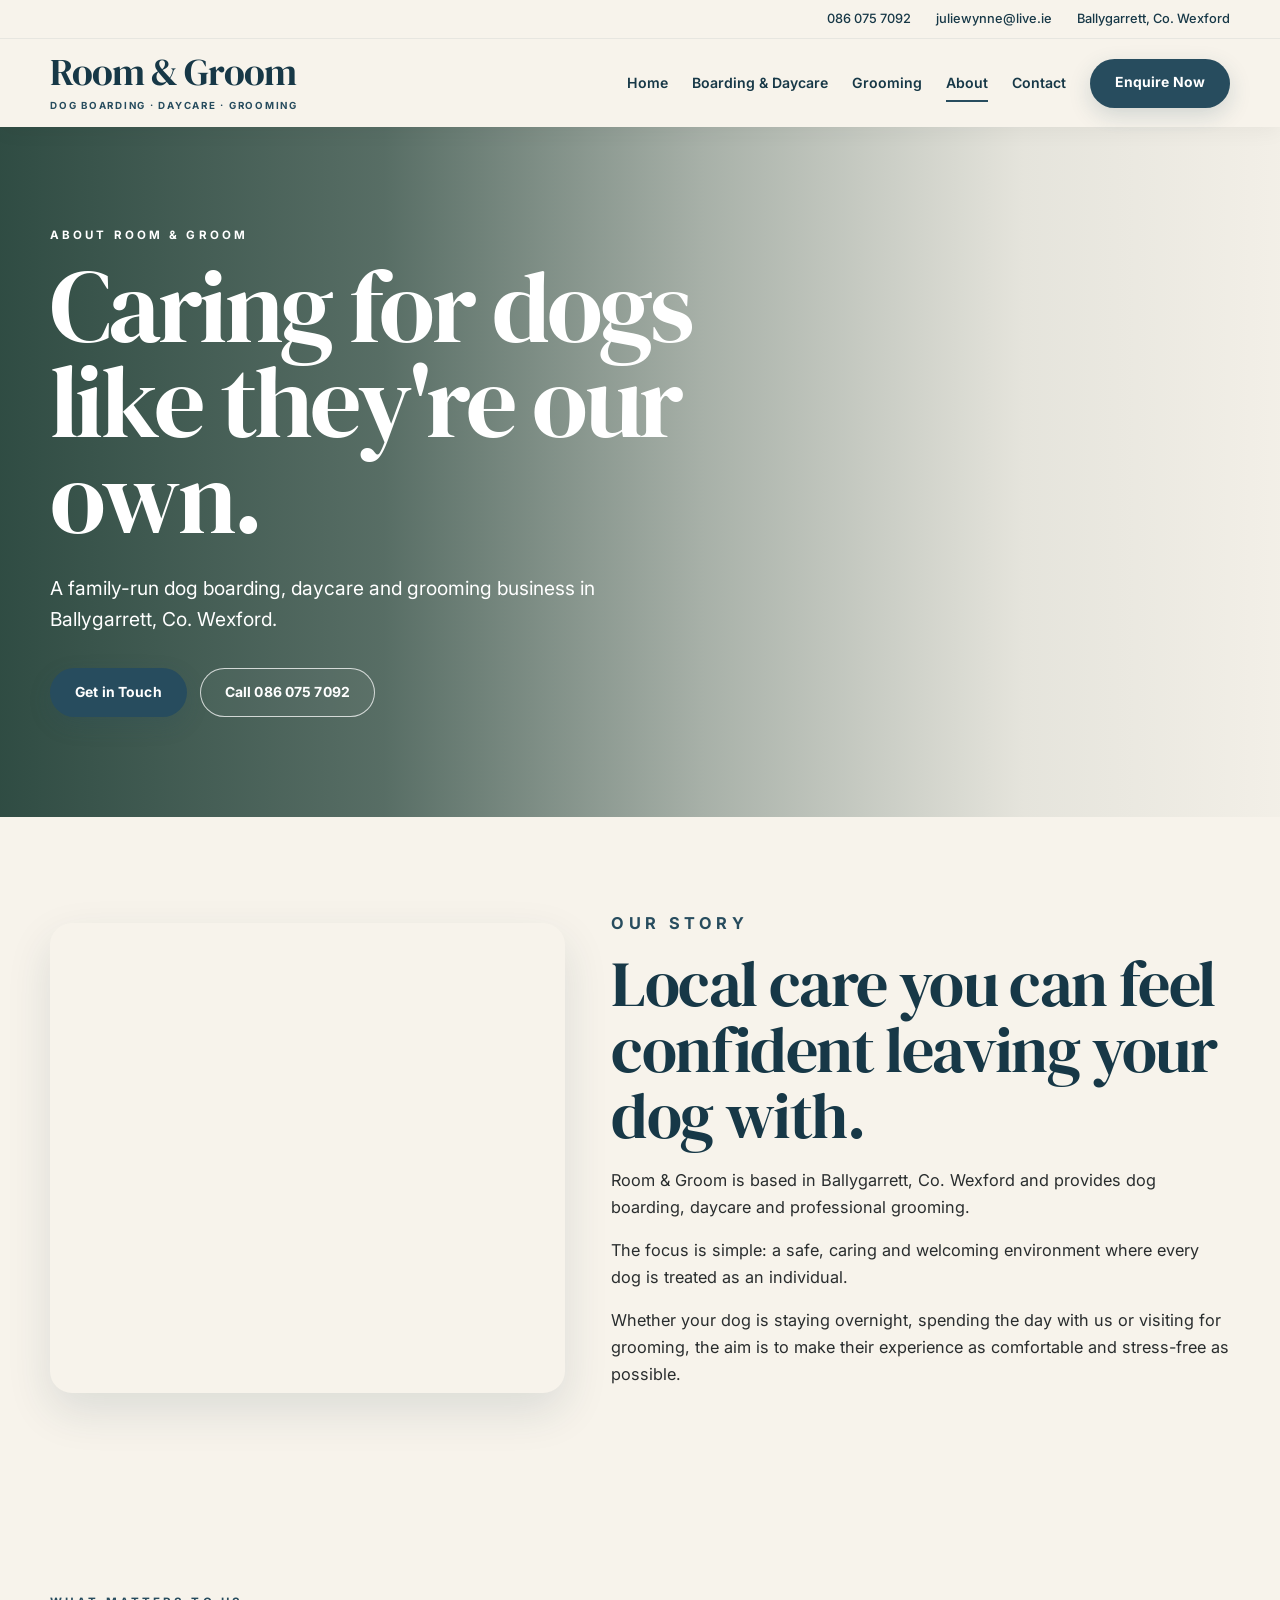
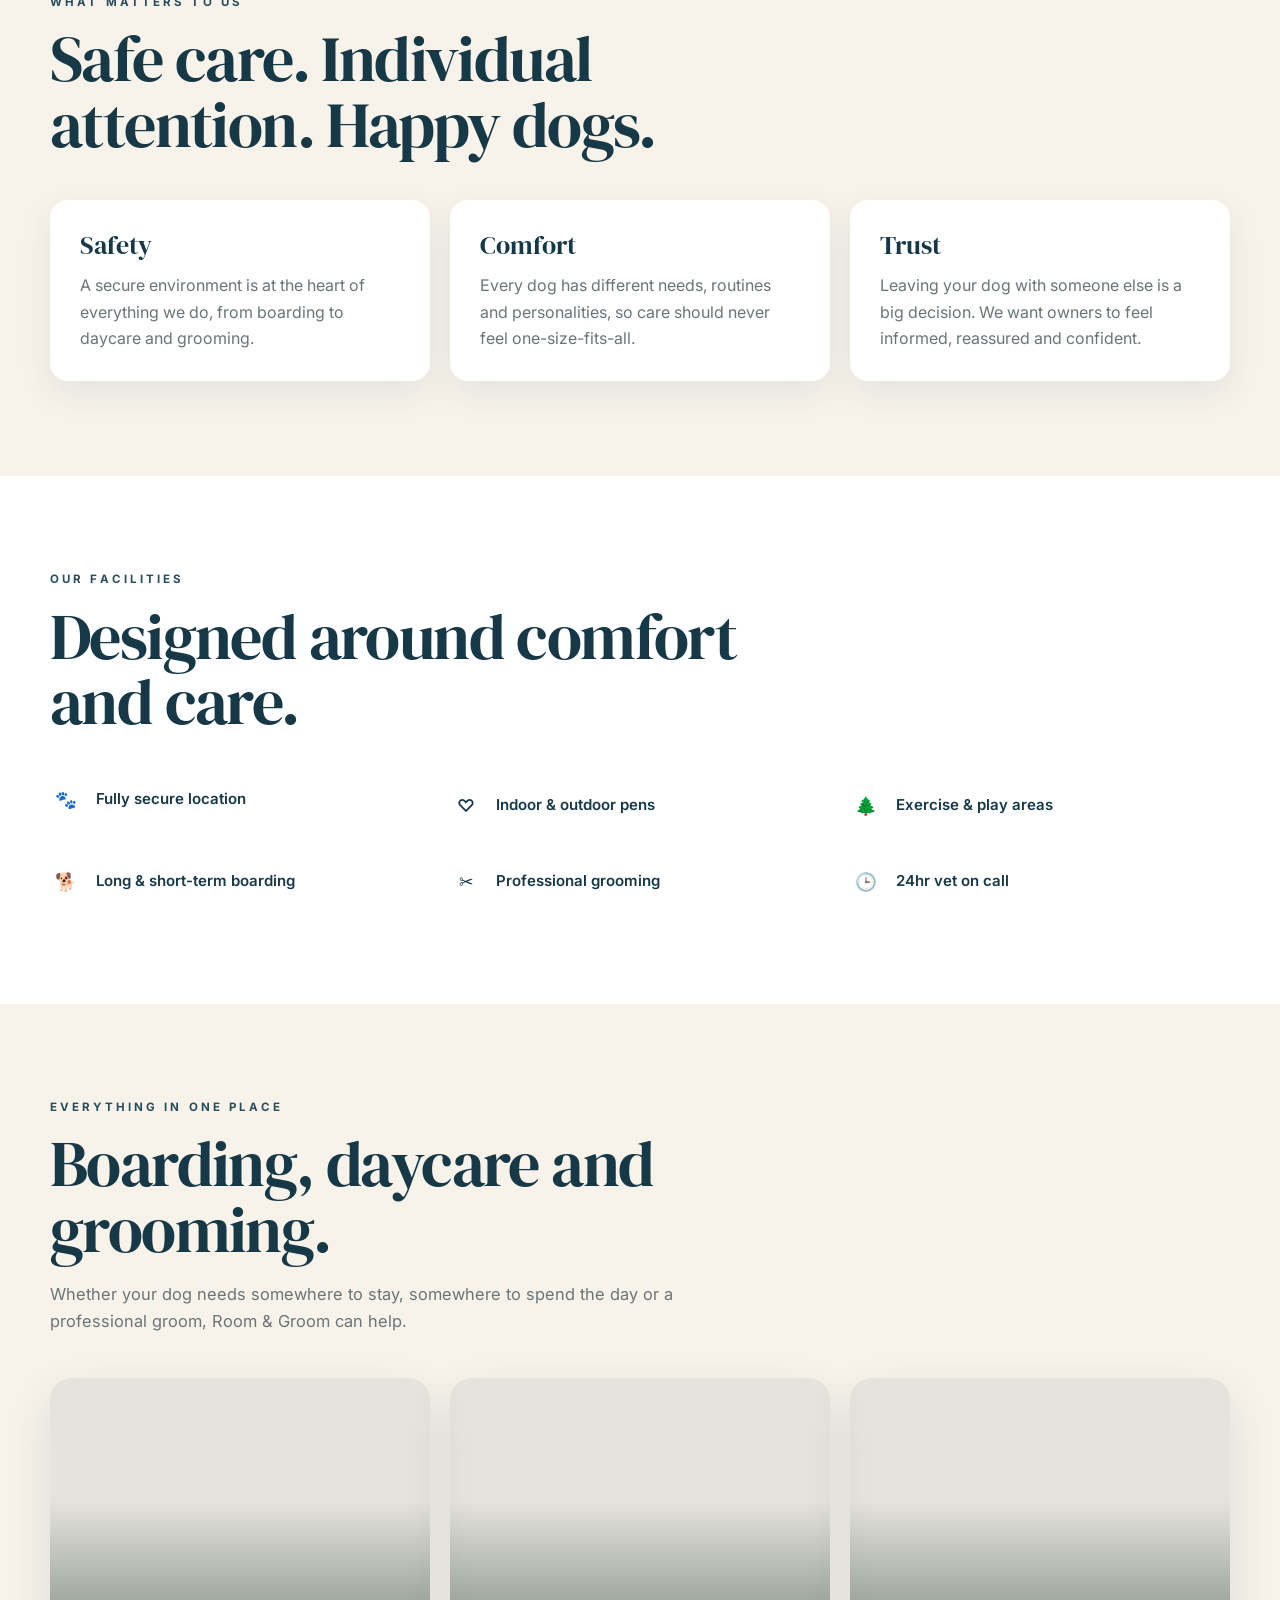
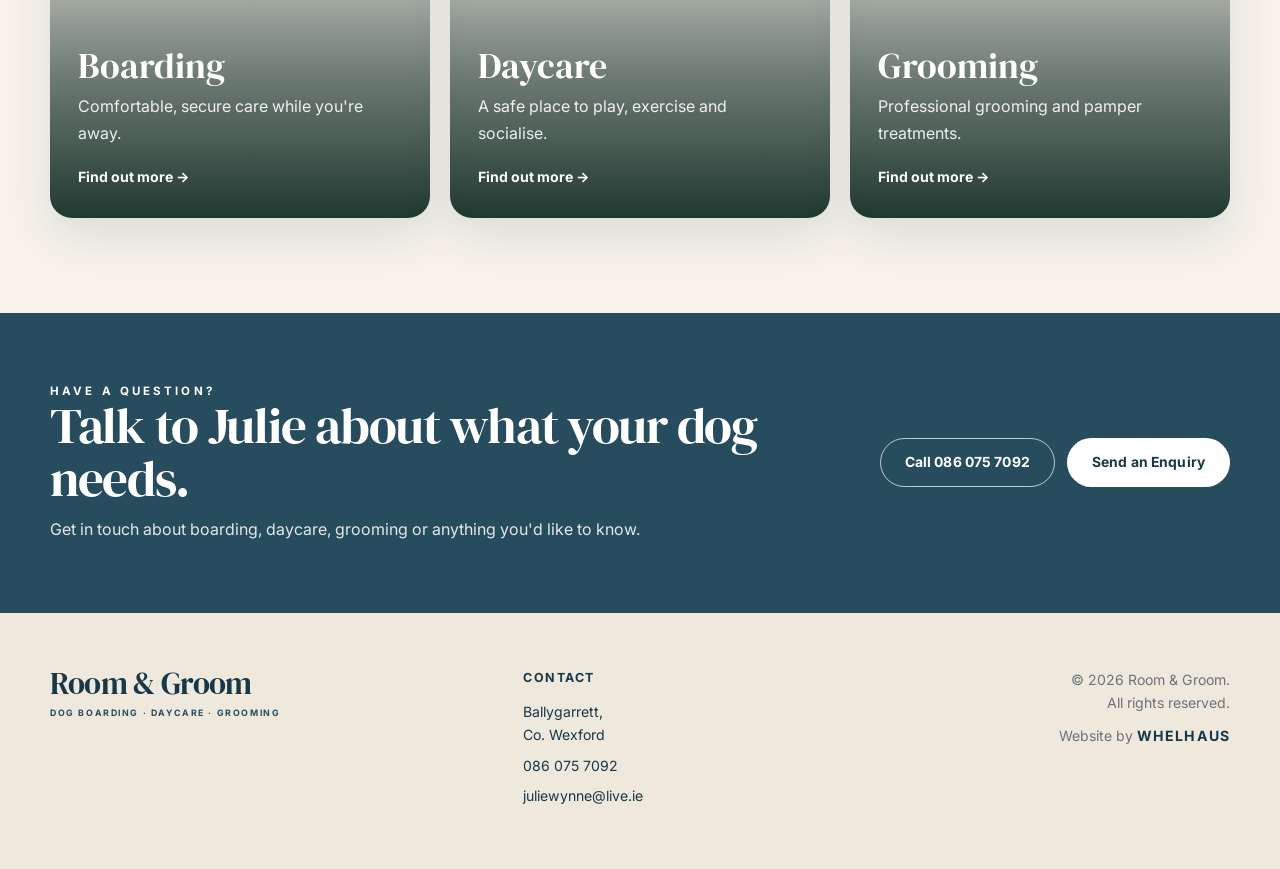
==== about.html @ 31e3ebc9 "Add about.html for Room & Groom business" ====
<!DOCTYPE html>
<html lang="en">

<head>
  <meta charset="UTF-8">

  <meta name="viewport" content="width=device-width, initial-scale=1.0">

  <meta
    name="description"
    content="Learn more about Room & Groom, a family-run dog boarding, daycare and grooming business in Ballygarrett, Co. Wexford."
  >

  <title>About Room & Groom | Dog Boarding & Grooming Wexford</title>

  <!-- Google Fonts -->
  <link rel="preconnect" href="https://fonts.googleapis.com">
  <link rel="preconnect" href="https://fonts.gstatic.com" crossorigin>

  <link
    href="https://fonts.googleapis.com/css2?family=DM+Serif+Display&family=Inter:wght@400;500;600;700&display=swap"
    rel="stylesheet"
  >

  <!-- Main stylesheet -->
  <link rel="stylesheet" href="css/style.css">
</head>

<body>

  <!-- =====================================================
       HEADER
  ====================================================== -->

  <header class="site-header">

    <div class="topbar">
      <div class="container topbar-inner">

        <a href="tel:+353860757092">
          086 075 7092
        </a>

        <a href="mailto:juliewynne@live.ie">
          juliewynne@live.ie
        </a>

        <span>
          Ballygarrett, Co. Wexford
        </span>

      </div>
    </div>


    <div class="container nav-wrap">

      <a
        href="index.html"
        class="brand"
        aria-label="Room and Groom homepage"
      >

        <span class="brand-main">
          Room &amp; Groom
        </span>

        <span class="brand-sub">
          Dog Boarding · Daycare · Grooming
        </span>

      </a>


      <button
        class="menu-toggle"
        type="button"
        aria-label="Open navigation menu"
        aria-expanded="false"
        aria-controls="main-navigation"
      >
        ☰
      </button>


      <nav
        class="main-nav"
        id="main-navigation"
        aria-label="Main navigation"
      >

        <a href="index.html">
          Home
        </a>

        <a href="boarding.html">
          Boarding &amp; Daycare
        </a>

        <a href="grooming.html">
          Grooming
        </a>

        <a
          href="about.html"
          class="active"
        >
          About
        </a>

        <a href="index.html#contact">
          Contact
        </a>

        <a
          href="index.html#contact"
          class="btn btn-primary nav-cta"
        >
          Enquire Now
        </a>

      </nav>

    </div>

  </header>


  <!-- =====================================================
       MAIN
  ====================================================== -->

  <main>


    <!-- =====================================================
         HERO
    ====================================================== -->

    <section
      class="hero"
      style="
        min-height: 560px;
        background:
          linear-gradient(
            90deg,
            rgba(20,53,44,.88) 0%,
            rgba(20,53,44,.70) 30%,
            rgba(20,53,44,.35) 55%,
            rgba(20,53,44,.08) 80%,
            rgba(20,53,44,.02) 100%
          ),
          url('https://images.unsplash.com/photo-1777613074055-9a3eebe0825f?auto=format&fit=crop&w=2200&q=85');
        background-size: cover;
        background-position: center;
        background-repeat: no-repeat;
      "
    >

      <div class="container hero-content">

        <p class="eyebrow">
          About Room &amp; Groom
        </p>

        <h1>
          Caring for dogs<br>
          like they're our own.
        </h1>

        <p class="hero-copy">
          A family-run dog boarding, daycare and grooming
          business in Ballygarrett, Co. Wexford.
        </p>

        <div class="hero-actions">

          <a
            href="index.html#contact"
            class="btn btn-primary"
          >
            Get in Touch
          </a>

          <a
            href="tel:+353860757092"
            class="btn btn-ghost"
          >
            Call 086 075 7092
          </a>

        </div>

      </div>

    </section>


    <!-- =====================================================
         STORY
    ====================================================== -->

    <section class="section">

      <div class="container">

        <div
          class="about-grid"
          style="grid-template-columns: 1fr 1.2fr;"
        >

          <div
            class="about-image"
            role="img"
            aria-label="Room and Groom dog care"
          ></div>


          <div class="about-copy">

            <p class="eyebrow dark">
              Our Story
            </p>

            <h2>
              Local care you can feel
              confident leaving your dog with.
            </h2>

            <p>
              Room &amp; Groom is based in Ballygarrett,
              Co. Wexford and provides dog boarding,
              daycare and professional grooming.
            </p>

            <p>
              The focus is simple: a safe, caring and welcoming
              environment where every dog is treated as an individual.
            </p>

            <p>
              Whether your dog is staying overnight, spending
              the day with us or visiting for grooming, the aim
              is to make their experience as comfortable and
              stress-free as possible.
            </p>

          </div>

        </div>

      </div>

    </section>


    <!-- =====================================================
         WHAT MATTERS
    ====================================================== -->

    <section
      class="section"
      style="background: var(--cream);"
    >

      <div class="container">

        <div class="section-heading">

          <p class="eyebrow dark">
            What Matters To Us
          </p>

          <h2>
            Safe care.
            Individual attention.
            Happy dogs.
          </h2>

        </div>


        <div class="testimonial-grid">

          <article
            style="
              background: white;
              padding: 30px;
              border-radius: 18px;
              box-shadow: 0 12px 35px rgba(23,56,71,.08);
            "
          >

            <h3>
              Safety
            </h3>

            <p>
              A secure environment is at the heart of everything
              we do, from boarding to daycare and grooming.
            </p>

          </article>


          <article
            style="
              background: white;
              padding: 30px;
              border-radius: 18px;
              box-shadow: 0 12px 35px rgba(23,56,71,.08);
            "
          >

            <h3>
              Comfort
            </h3>

            <p>
              Every dog has different needs, routines and
              personalities, so care should never feel one-size-fits-all.
            </p>

          </article>


          <article
            style="
              background: white;
              padding: 30px;
              border-radius: 18px;
              box-shadow: 0 12px 35px rgba(23,56,71,.08);
            "
          >

            <h3>
              Trust
            </h3>

            <p>
              Leaving your dog with someone else is a big decision.
              We want owners to feel informed, reassured and confident.
            </p>

          </article>

        </div>

      </div>

    </section>


    <!-- =====================================================
         FACILITIES
    ====================================================== -->

    <section
      class="section"
      style="background: white;"
    >

      <div class="container">

        <div class="section-heading">

          <p class="eyebrow dark">
            Our Facilities
          </p>

          <h2>
            Designed around
            comfort and care.
          </h2>

        </div>


        <div
          class="features"
          style="
            border-left: 0;
            padding-left: 0;
            display: grid;
            grid-template-columns: repeat(3, 1fr);
            gap: 20px;
          "
        >

          <div class="feature">
            <span class="feature-icon">🐾</span>
            <span>Fully secure location</span>
          </div>

          <div class="feature">
            <span class="feature-icon">♡</span>
            <span>Indoor &amp; outdoor pens</span>
          </div>

          <div class="feature">
            <span class="feature-icon">🌲</span>
            <span>Exercise &amp; play areas</span>
          </div>

          <div class="feature">
            <span class="feature-icon">🐕</span>
            <span>Long &amp; short-term boarding</span>
          </div>

          <div class="feature">
            <span class="feature-icon">✂</span>
            <span>Professional grooming</span>
          </div>

          <div class="feature">
            <span class="feature-icon">🕒</span>
            <span>24hr vet on call</span>
          </div>

        </div>

      </div>

    </section>


    <!-- =====================================================
         SERVICES
    ====================================================== -->

    <section
      class="section"
      style="background: var(--cream);"
    >

      <div class="container">

        <div class="section-heading">

          <p class="eyebrow dark">
            Everything In One Place
          </p>

          <h2>
            Boarding, daycare
            and grooming.
          </h2>

          <p>
            Whether your dog needs somewhere to stay,
            somewhere to spend the day or a professional groom,
            Room &amp; Groom can help.
          </p>

        </div>


        <div class="service-grid">

          <article class="service-card service-card-boarding">

            <div class="service-card-inner">

              <h3>
                Boarding
              </h3>

              <p>
                Comfortable, secure care while you're away.
              </p>

              <a href="boarding.html">
                Find out more →
              </a>

            </div>

          </article>


          <article class="service-card service-card-daycare">

            <div class="service-card-inner">

              <h3>
                Daycare
              </h3>

              <p>
                A safe place to play, exercise and socialise.
              </p>

              <a href="boarding.html#daycare">
                Find out more →
              </a>

            </div>

          </article>


          <article class="service-card service-card-grooming">

            <div class="service-card-inner">

              <h3>
                Grooming
              </h3>

              <p>
                Professional grooming and pamper treatments.
              </p>

              <a href="grooming.html">
                Find out more →
              </a>

            </div>

          </article>

        </div>

      </div>

    </section>


    <!-- =====================================================
         CTA
    ====================================================== -->

    <section class="cta">

      <div class="container cta-inner">

        <div>

          <p class="eyebrow">
            Have A Question?
          </p>

          <h2>
            Talk to Julie about
            what your dog needs.
          </h2>

          <p>
            Get in touch about boarding, daycare,
            grooming or anything you'd like to know.
          </p>

        </div>


        <div class="cta-actions">

          <a
            href="tel:+353860757092"
            class="btn btn-ghost-light"
          >
            Call 086 075 7092
          </a>

          <a
            href="mailto:juliewynne@live.ie?subject=Room%20%26%20Groom%20Enquiry"
            class="btn btn-light"
          >
            Send an Enquiry
          </a>

        </div>

      </div>

    </section>

  </main>


  <!-- =====================================================
       FOOTER
  ====================================================== -->

  <footer class="site-footer">

    <div class="container footer-grid">

      <div>

        <a
          href="index.html"
          class="brand footer-brand"
        >

          <span class="brand-main">
            Room &amp; Groom
          </span>

          <span class="brand-sub">
            Dog Boarding · Daycare · Grooming
          </span>

        </a>

      </div>


      <div class="footer-contact">

        <strong>
          Contact
        </strong>

        <p>
          Ballygarrett,<br>
          Co. Wexford
        </p>

        <p>
          <a href="tel:+353860757092">
            086 075 7092
          </a>
        </p>

        <p>
          <a href="mailto:juliewynne@live.ie">
            juliewynne@live.ie
          </a>
        </p>

      </div>


      <div class="credit">

        <p>
          © 2026 Room &amp; Groom.<br>
          All rights reserved.
        </p>

        <p>
          Website by
          <strong>WHELHAUS</strong>
        </p>

      </div>

    </div>

  </footer>


  <!-- =====================================================
       MOBILE NAVIGATION
  ====================================================== -->

  <script>

    const menuToggle =
      document.querySelector(".menu-toggle");

    const mainNav =
      document.querySelector(".main-nav");


    if (menuToggle && mainNav) {

      menuToggle.addEventListener("click", () => {

        const isOpen =
          mainNav.classList.toggle("open");

        menuToggle.setAttribute(
          "aria-expanded",
          String(isOpen)
        );

      });


      mainNav
        .querySelectorAll("a")
        .forEach(link => {

          link.addEventListener("click", () => {

            mainNav.classList.remove("open");

            menuToggle.setAttribute(
              "aria-expanded",
              "false"
            );

          });

        });

    }

  </script>

</body>
</html>
---- css/style.css ----
/* =========================================================
   ROOM & GROOM
   MASTER STYLESHEET
   Website by WHELHAUS
   ========================================================= */


/* =========================================================
   1. DESIGN SYSTEM
   ========================================================= */

:root {
  --blue: #274c5e;
  --blue-dark: #173847;

  --green: #315f50;
  --green-dark: #173f34;

  --cream: #f7f3eb;
  --cream-dark: #eee8dd;

  --sage: #9baa96;
  --sage-dark: #7f927d;

  --white: #ffffff;

  --text: #292d2e;
  --muted: #6b7477;

  --border: rgba(39, 76, 94, 0.13);

  --radius: 22px;
  --radius-small: 16px;

  --shadow:
    0 18px 45px rgba(23, 56, 71, 0.12);

  --shadow-hover:
    0 25px 55px rgba(23, 56, 71, 0.18);
}


/* =========================================================
   2. RESET
   ========================================================= */

*,
*::before,
*::after {
  box-sizing: border-box;
}

html {
  scroll-behavior: smooth;
  scroll-padding-top: 130px;
}

body {
  margin: 0;

  font-family:
    "Inter",
    system-ui,
    -apple-system,
    BlinkMacSystemFont,
    "Segoe UI",
    sans-serif;

  color: var(--text);
  background: var(--cream);

  font-size: 16px;
  line-height: 1.65;

  -webkit-font-smoothing: antialiased;
  text-rendering: optimizeLegibility;
}

body,
button,
input,
textarea,
select {
  font-family:
    "Inter",
    system-ui,
    -apple-system,
    BlinkMacSystemFont,
    "Segoe UI",
    sans-serif;
}

img {
  display: block;
  max-width: 100%;
}

a {
  color: inherit;
  text-decoration: none;
}

button {
  cursor: pointer;
}

p {
  margin-top: 0;
}

.container {
  width: min(1180px, calc(100% - 40px));
  margin-inline: auto;
}


/* =========================================================
   3. HEADER
   ========================================================= */

.site-header {
  position: sticky;

  top: 0;

  z-index: 1000;

  background: rgba(247, 243, 235, 0.97);

  backdrop-filter: blur(12px);
  -webkit-backdrop-filter: blur(12px);

  box-shadow:
    0 5px 20px rgba(0, 0, 0, 0.045);
}


/* =========================================================
   4. TOP CONTACT BAR
   ========================================================= */

.topbar {
  background: var(--cream);

  border-bottom:
    1px solid rgba(39, 76, 94, 0.08);
}

.topbar-inner {
  min-height: 38px;

  display: flex;

  justify-content: flex-end;
  align-items: center;

  gap: 25px;

  color: var(--blue-dark);

  font-size: 0.8rem;
  font-weight: 500;
}

.topbar a {
  transition:
    color 0.2s ease,
    opacity 0.2s ease;
}

.topbar a:hover {
  color: var(--blue);
  opacity: 0.75;
}


/* =========================================================
   5. MAIN NAVIGATION
   ========================================================= */

.nav-wrap {
  position: relative;

  min-height: 88px;

  display: flex;

  align-items: center;
  justify-content: space-between;

  gap: 35px;
}


/* BRAND */

.brand {
  display: inline-flex;

  flex-direction: column;

  flex-shrink: 0;

  line-height: 1;
}

.brand-main {
  font-family:
    "DM Serif Display",
    Georgia,
    serif;

  color: var(--blue-dark);

  font-size: 2.35rem;

  font-weight: 400;

  letter-spacing: -0.025em;
}

.brand-sub {
  margin-top: 9px;

  color: var(--blue);

  font-size: 0.61rem;

  font-weight: 700;

  line-height: 1.2;

  letter-spacing: 0.18em;

  text-transform: uppercase;
}


/* NAV LINKS */

.main-nav {
  display: flex;

  align-items: center;

  gap: 24px;

  color: var(--blue-dark);

  font-size: 0.88rem;

  font-weight: 600;
}

.main-nav > a:not(.btn) {
  position: relative;

  padding: 8px 0;
}

.main-nav > a:not(.btn)::after {
  content: "";

  position: absolute;

  left: 0;
  bottom: 1px;

  width: 0;
  height: 2px;

  background: var(--blue);

  transition: width 0.22s ease;
}

.main-nav > a:not(.btn):hover::after,
.main-nav > a.active:not(.btn)::after {
  width: 100%;
}


/* MOBILE MENU BUTTON */

.menu-toggle {
  display: none;

  padding: 5px;

  border: 0;

  background: transparent;

  color: var(--blue-dark);

  font-size: 1.8rem;

  line-height: 1;
}


/* =========================================================
   6. BUTTONS
   ========================================================= */

.btn {
  display: inline-flex;

  align-items: center;
  justify-content: center;

  min-height: 49px;

  padding: 0 24px;

  border: 1px solid transparent;

  border-radius: 999px;

  font-size: 0.87rem;

  font-weight: 700;

  line-height: 1;

  letter-spacing: 0.01em;

  transition:
    transform 0.2s ease,
    background-color 0.2s ease,
    color 0.2s ease,
    border-color 0.2s ease,
    box-shadow 0.2s ease;
}

.btn:hover {
  transform: translateY(-2px);
}


/* PRIMARY BUTTON */

.btn-primary {
  background: var(--blue);

  color: var(--white);

  box-shadow:
    0 8px 22px rgba(39, 76, 94, 0.18);
}

.btn-primary:hover {
  background: var(--blue-dark);

  box-shadow:
    0 12px 28px rgba(39, 76, 94, 0.24);
}


/* HERO OUTLINE */

.btn-ghost {
  border-color:
    rgba(255, 255, 255, 0.75);

  background:
    rgba(255, 255, 255, 0.03);

  color: var(--white);
}

.btn-ghost:hover {
  background: var(--white);

  border-color: var(--white);

  color: var(--blue-dark);
}


/* WHITE CTA BUTTON */

.btn-light {
  background: var(--white);

  color: var(--blue-dark);
}

.btn-light:hover {
  background: var(--cream);
}


/* WHITE OUTLINE CTA */

.btn-ghost-light {
  border-color:
    rgba(255, 255, 255, 0.7);

  color: var(--white);
}

.btn-ghost-light:hover {
  background: var(--white);

  border-color: var(--white);

  color: var(--blue-dark);
}


/* =========================================================
   7. HERO
   ========================================================= */

.hero {
  position: relative;

  min-height: 650px;

  display: flex;

  align-items: center;

  overflow: hidden;

  background:
    linear-gradient(
      90deg,
      rgba(20, 53, 44, 0.88) 0%,
      rgba(20, 53, 44, 0.72) 28%,
      rgba(20, 53, 44, 0.38) 51%,
      rgba(20, 53, 44, 0.08) 78%,
      rgba(20, 53, 44, 0.02) 100%
    ),
    url(
      "https://images.unsplash.com/photo-1768676758483-ff1d62798ab9?auto=format&fit=crop&w=2200&q=85"
    );

  background-size: cover;

  background-position: center;

  background-repeat: no-repeat;
}

.hero-overlay {
  position: absolute;

  inset: 0;

  pointer-events: none;
}

.hero-content {
  position: relative;

  z-index: 2;

  padding-top: 100px;
  padding-bottom: 100px;

  color: var(--white);
}


/* EYEBROW */

.eyebrow {
  margin: 0 0 16px;

  font-size: 0.72rem;

  font-weight: 700;

  line-height: 1.4;

  letter-spacing: 0.27em;

  text-transform: uppercase;
}

.eyebrow.dark {
  color: var(--blue);
}


/* HERO HEADING */

.hero h1 {
  max-width: 820px;

  margin: 0;

  font-family:
    "DM Serif Display",
    Georgia,
    serif;

  font-size:
    clamp(4rem, 8vw, 7.4rem);

  font-weight: 400;

  line-height: 0.93;

  letter-spacing: -0.035em;
}

.hero-copy {
  max-width: 570px;

  margin: 28px 0 32px;

  font-size: 1.2rem;

  line-height: 1.65;
}

.hero-actions {
  display: flex;

  flex-wrap: wrap;

  gap: 13px;
}


/* =========================================================
   8. GENERAL SECTIONS
   ========================================================= */

.section {
  padding: 95px 0;
}

.section-heading {
  max-width: 770px;

  margin-bottom: 42px;
}

.section-heading > p:last-child {
  max-width: 680px;

  color: var(--muted);

  font-size: 1.03rem;
}

.section h2,
.cta h2 {
  margin: 0 0 18px;

  font-family:
    "DM Serif Display",
    Georgia,
    serif;

  color: var(--blue-dark);

  font-size:
    clamp(2.65rem, 5vw, 4.5rem);

  font-weight: 400;

  line-height: 1.03;

  letter-spacing: -0.025em;
}

.section h3 {
  margin: 0 0 12px;

  font-family:
    "DM Serif Display",
    Georgia,
    serif;

  color: var(--blue-dark);

  font-size: 1.65rem;

  font-weight: 400;

  line-height: 1.15;
}


/* =========================================================
   9. HOMEPAGE SERVICES
   ========================================================= */

.services {
  background: var(--cream);
}

.service-grid {
  display: grid;

  grid-template-columns:
    repeat(3, minmax(0, 1fr));

  gap: 20px;
}

.service-card {
  position: relative;

  min-height: 440px;

  overflow: hidden;

  border-radius: var(--radius);

  background-size: cover;

  background-position: center;

  background-repeat: no-repeat;

  box-shadow: var(--shadow);

  transition:
    transform 0.3s ease,
    box-shadow 0.3s ease;
}

.service-card:hover {
  transform: translateY(-6px);

  box-shadow: var(--shadow-hover);
}

.service-card::after {
  content: "";

  position: absolute;

  inset: 0;

  background:
    linear-gradient(
      to top,
      rgba(16, 42, 34, 0.93) 0%,
      rgba(16, 42, 34, 0.6) 32%,
      rgba(16, 42, 34, 0.08) 72%
    );
}


/* BOARDING IMAGE */

.service-card-boarding {
  background-image:
    url(
      "https://images.unsplash.com/photo-1777613074055-9a3eebe0825f?auto=format&fit=crop&w=1400&q=85"
    );
}


/* DAYCARE IMAGE */

.service-card-daycare {
  background-image:
    url(
      "https://images.unsplash.com/photo-1781336469103-71dfd815a2c6?auto=format&fit=crop&w=1400&q=85"
    );
}


/* GROOMING IMAGE */

.service-card-grooming {
  background-image:
    url(
      "https://images.unsplash.com/photo-1719464454959-9cf304ef4774?auto=format&fit=crop&w=1400&q=85"
    );
}


/* SERVICE CARD CONTENT */

.service-card-inner {
  position: absolute;

  z-index: 2;

  right: 28px;
  bottom: 28px;
  left: 28px;

  color: var(--white);
}

.service-card h3 {
  margin: 0 0 7px;

  color: var(--white);

  font-size: 2.25rem;
}

.service-card p {
  max-width: 310px;

  margin: 0 0 17px;

  color:
    rgba(255, 255, 255, 0.9);
}

.service-card a {
  display: inline-block;

  color: var(--white);

  font-size: 0.88rem;

  font-weight: 700;

  transition:
    transform 0.2s ease,
    opacity 0.2s ease;
}

.service-card a:hover {
  transform: translateX(4px);

  opacity: 0.85;
}


/* =========================================================
   10. GROOMING SECTION
   ========================================================= */

.grooming-intro {
  background: var(--white);
}

.grooming-grid {
  grid-template-columns:
    1fr 1fr !important;
}

.grooming-image {
  min-height: 470px;

  border-radius: var(--radius);

  background:
    url(
      "https://images.unsplash.com/photo-1719464454959-9cf304ef4774?auto=format&fit=crop&w=1400&q=85"
    )
    center / cover
    no-repeat;

  box-shadow: var(--shadow);
}


/* =========================================================
   11. ABOUT
   ========================================================= */

.about {
  background: var(--cream);
}

.about-grid {
  display: grid;

  grid-template-columns:
    1.05fr 1.25fr 0.8fr;

  gap: 46px;

  align-items: center;
}

.about-image {
  min-height: 470px;

  border-radius: var(--radius);

  background:
    url(
      "https://images.unsplash.com/photo-1777613074055-9a3eebe0825f?auto=format&fit=crop&w=1400&q=85"
    )
    center / cover
    no-repeat;

  box-shadow: var(--shadow);
}

.about-copy p {
  color: var(--text);

  font-size: 1.02rem;
}

.about-copy .btn {
  margin-top: 10px;
}


/* =========================================================
   12. FEATURES
   ========================================================= */

.features {
  padding-left: 28px;

  border-left:
    1px solid var(--border);
}

.feature {
  display: flex;

  align-items: center;

  gap: 14px;

  padding: 12px 0;

  color: var(--blue-dark);

  font-size: 0.94rem;

  font-weight: 600;
}

.feature:first-child {
  padding-top: 0;
}

.feature-icon {
  width: 32px;
  height: 32px;

  display: inline-flex;

  align-items: center;
  justify-content: center;

  flex-shrink: 0;

  font-size: 1.1rem;
}


/* =========================================================
   13. SERVICE STRIP
   ========================================================= */

.strip {
  padding: 36px 0;

  background: var(--sage);

  color: var(--white);
}

.strip-grid {
  display: grid;

  grid-template-columns:
    repeat(5, minmax(0, 1fr));

  gap: 20px;

  text-align: center;
}

.strip-item {
  min-height: 85px;

  display: flex;

  flex-direction: column;

  align-items: center;
  justify-content: center;

  gap: 8px;

  font-size: 0.87rem;

  font-weight: 600;
}

.strip-item span {
  font-size: 1.5rem;

  line-height: 1;
}

.strip-item p {
  margin: 0;

  line-height: 1.4;
}


/* =========================================================
   14. TESTIMONIALS
   ========================================================= */

.testimonials {
  background: var(--white);
}

.testimonial-grid {
  display: grid;

  grid-template-columns:
    repeat(3, minmax(0, 1fr));

  gap: 20px;
}

blockquote {
  margin: 0;

  padding: 31px;

  border:
    1px solid rgba(39, 76, 94, 0.05);

  border-radius: var(--radius-small);

  background: var(--cream);

  box-shadow:
    0 12px 35px rgba(23, 56, 71, 0.06);
}

blockquote p {
  margin: 14px 0 21px;

  font-family:
    "DM Serif Display",
    Georgia,
    serif;

  color: var(--blue-dark);

  font-size: 1.27rem;

  line-height: 1.45;
}

blockquote footer {
  color: var(--muted);

  font-size: 0.84rem;

  font-weight: 600;
}

.stars {
  color: #ae8520;

  font-size: 0.87rem;

  letter-spacing: 0.14em;
}


/* =========================================================
   15. GENERIC ARTICLE CARDS
   Used on boarding.html
   ========================================================= */

.testimonial-grid article {
  transition:
    transform 0.25s ease,
    box-shadow 0.25s ease;
}

.testimonial-grid article:hover {
  transform: translateY(-4px);

  box-shadow:
    0 18px 42px rgba(23, 56, 71, 0.11) !important;
}

.testimonial-grid article p {
  margin-bottom: 0;

  color: var(--muted);
}


/* =========================================================
   16. CONTACT CTA
   ========================================================= */

.cta {
  padding: 70px 0;

  background: var(--blue);

  color: var(--white);
}

.cta-inner {
  display: flex;

  align-items: center;
  justify-content: space-between;

  gap: 45px;
}

.cta h2 {
  max-width: 760px;

  margin-bottom: 12px;

  color: var(--white);

  font-size:
    clamp(2.4rem, 4vw, 3.9rem);
}

.cta p {
  max-width: 650px;

  margin-bottom: 0;

  color:
    rgba(255, 255, 255, 0.87);
}

.cta .eyebrow {
  color: var(--white);
}

.cta-actions {
  display: flex;

  flex-wrap: wrap;

  justify-content: flex-end;

  gap: 12px;

  flex-shrink: 0;
}


/* =========================================================
   17. FOOTER
   ========================================================= */

.site-footer {
  padding: 55px 0;

  background: var(--cream-dark);

  color: var(--blue-dark);

  font-size: 0.88rem;
}

.footer-grid {
  display: grid;

  grid-template-columns:
    1.3fr 1fr 1fr;

  gap: 40px;

  align-items: start;
}

.footer-brand .brand-main {
  font-size: 1.95rem;
}

.footer-brand .brand-sub {
  font-size: 0.55rem;
}

.footer-contact strong {
  display: block;

  margin-bottom: 12px;

  font-size: 0.78rem;

  letter-spacing: 0.12em;

  text-transform: uppercase;
}

.footer-contact p {
  margin: 7px 0;
}

.footer-contact a {
  transition: opacity 0.2s ease;
}

.footer-contact a:hover {
  opacity: 0.65;
}

.credit {
  text-align: right;

  color: var(--muted);
}

.credit p {
  margin: 0 0 10px;
}

.credit strong {
  color: var(--blue-dark);

  letter-spacing: 0.08em;
}


/* =========================================================
   18. ACCESSIBILITY
   ========================================================= */

a:focus-visible,
button:focus-visible {
  outline:
    3px solid var(--sage);

  outline-offset: 4px;
}


/* =========================================================
   19. TABLET
   ========================================================= */

@media (max-width: 1000px) {

  html {
    scroll-padding-top: 100px;
  }


  /* HEADER */

  .topbar {
    display: none;
  }

  .nav-wrap {
    min-height: 86px;
  }


  /* MOBILE NAV */

  .menu-toggle {
    display: block;
  }

  .main-nav {
    position: absolute;

    top: calc(100% + 1px);

    right: 0;
    left: 0;

    display: none;

    padding: 22px;

    border-radius:
      0 0 18px 18px;

    background: var(--cream);

    box-shadow: var(--shadow);

    flex-direction: column;

    align-items: stretch;

    gap: 9px;
  }

  .main-nav.open {
    display: flex;
  }

  .main-nav > a:not(.btn) {
    padding: 10px 5px;
  }

  .main-nav > a:not(.btn)::after {
    display: none;
  }

  .nav-cta {
    width: 100%;

    margin-top: 5px;
  }


  /* HERO */

  .hero {
    min-height: 600px;
  }


  /* SERVICES */

  .service-grid {
    grid-template-columns: 1fr;
  }

  .service-card {
    min-height: 430px;
  }


  /* ABOUT */

  .about-grid {
    grid-template-columns:
      1fr 1fr !important;

    gap: 35px;
  }

  .grooming-grid {
    grid-template-columns:
      1fr 1fr !important;
  }

  .features {
    grid-column: 1 / -1;

    display: grid;

    grid-template-columns:
      1fr 1fr;

    gap: 0 25px;

    padding-left: 0;

    border-left: 0;
  }


  /* STRIP */

  .strip-grid {
    grid-template-columns:
      repeat(3, 1fr);
  }


  /* TESTIMONIALS */

  .testimonial-grid {
    grid-template-columns: 1fr;
  }


  /* CTA */

  .cta-inner {
    flex-direction: column;

    align-items: flex-start;
  }

  .cta-actions {
    justify-content: flex-start;
  }
}


/* =========================================================
   20. MOBILE
   ========================================================= */

@media (max-width: 680px) {

  .container {
    width:
      min(100% - 28px, 1180px);
  }


  /* HEADER */

  .nav-wrap {
    min-height: 78px;
  }

  .brand-main {
    font-size: 1.82rem;
  }

  .brand-sub {
    margin-top: 7px;

    font-size: 0.49rem;

    letter-spacing: 0.13em;
  }


  /* HERO */

  .hero {
    min-height: 610px;

    background-position:
      60% center;
  }

  .hero-content {
    padding-top: 70px;
    padding-bottom: 70px;
  }

  .hero h1 {
    font-size:
      clamp(3.5rem, 16vw, 5.1rem);

    line-height: 0.96;
  }

  .hero-copy {
    max-width: 430px;

    margin-top: 23px;

    font-size: 1.03rem;
  }

  .hero-actions {
    flex-direction: column;

    align-items: flex-start;
  }


  /* SECTIONS */

  .section {
    padding: 70px 0;
  }

  .section-heading {
    margin-bottom: 32px;
  }

  .section h2 {
    font-size:
      clamp(2.5rem, 12vw, 3.25rem);
  }


  /* SERVICES */

  .service-card {
    min-height: 390px;
  }

  .service-card-inner {
    right: 23px;
    bottom: 23px;
    left: 23px;
  }


  /* ABOUT / GROOMING */

  .about-grid,
  .grooming-grid {
    grid-template-columns:
      1fr !important;

    gap: 32px;
  }

  .about-image,
  .grooming-image {
    min-height: 360px;
  }

  .features {
    grid-template-columns:
      1fr !important;
  }


  /* STRIP */

  .strip-grid {
    grid-template-columns:
      1fr 1fr;
  }


  /* CTA */

  .cta {
    padding: 58px 0;
  }

  .cta-actions {
    width: 100%;

    flex-direction: column;
  }

  .cta-actions .btn {
    width: 100%;
  }


  /* FOOTER */

  .footer-grid {
    grid-template-columns: 1fr;

    gap: 30px;
  }

  .credit {
    text-align: left;
  }
}


/* =========================================================
   21. SMALL MOBILE
   ========================================================= */

@media (max-width: 430px) {

  .brand-main {
    font-size: 1.58rem;
  }

  .brand-sub {
    max-width: 220px;

    font-size: 0.45rem;

    letter-spacing: 0.1em;
  }

  .hero {
    min-height: 580px;
  }

  .hero h1 {
    font-size: 3.45rem;
  }

  .strip-grid {
    grid-template-columns: 1fr;
  }

  .strip-item {
    min-height: 65px;
  }
}
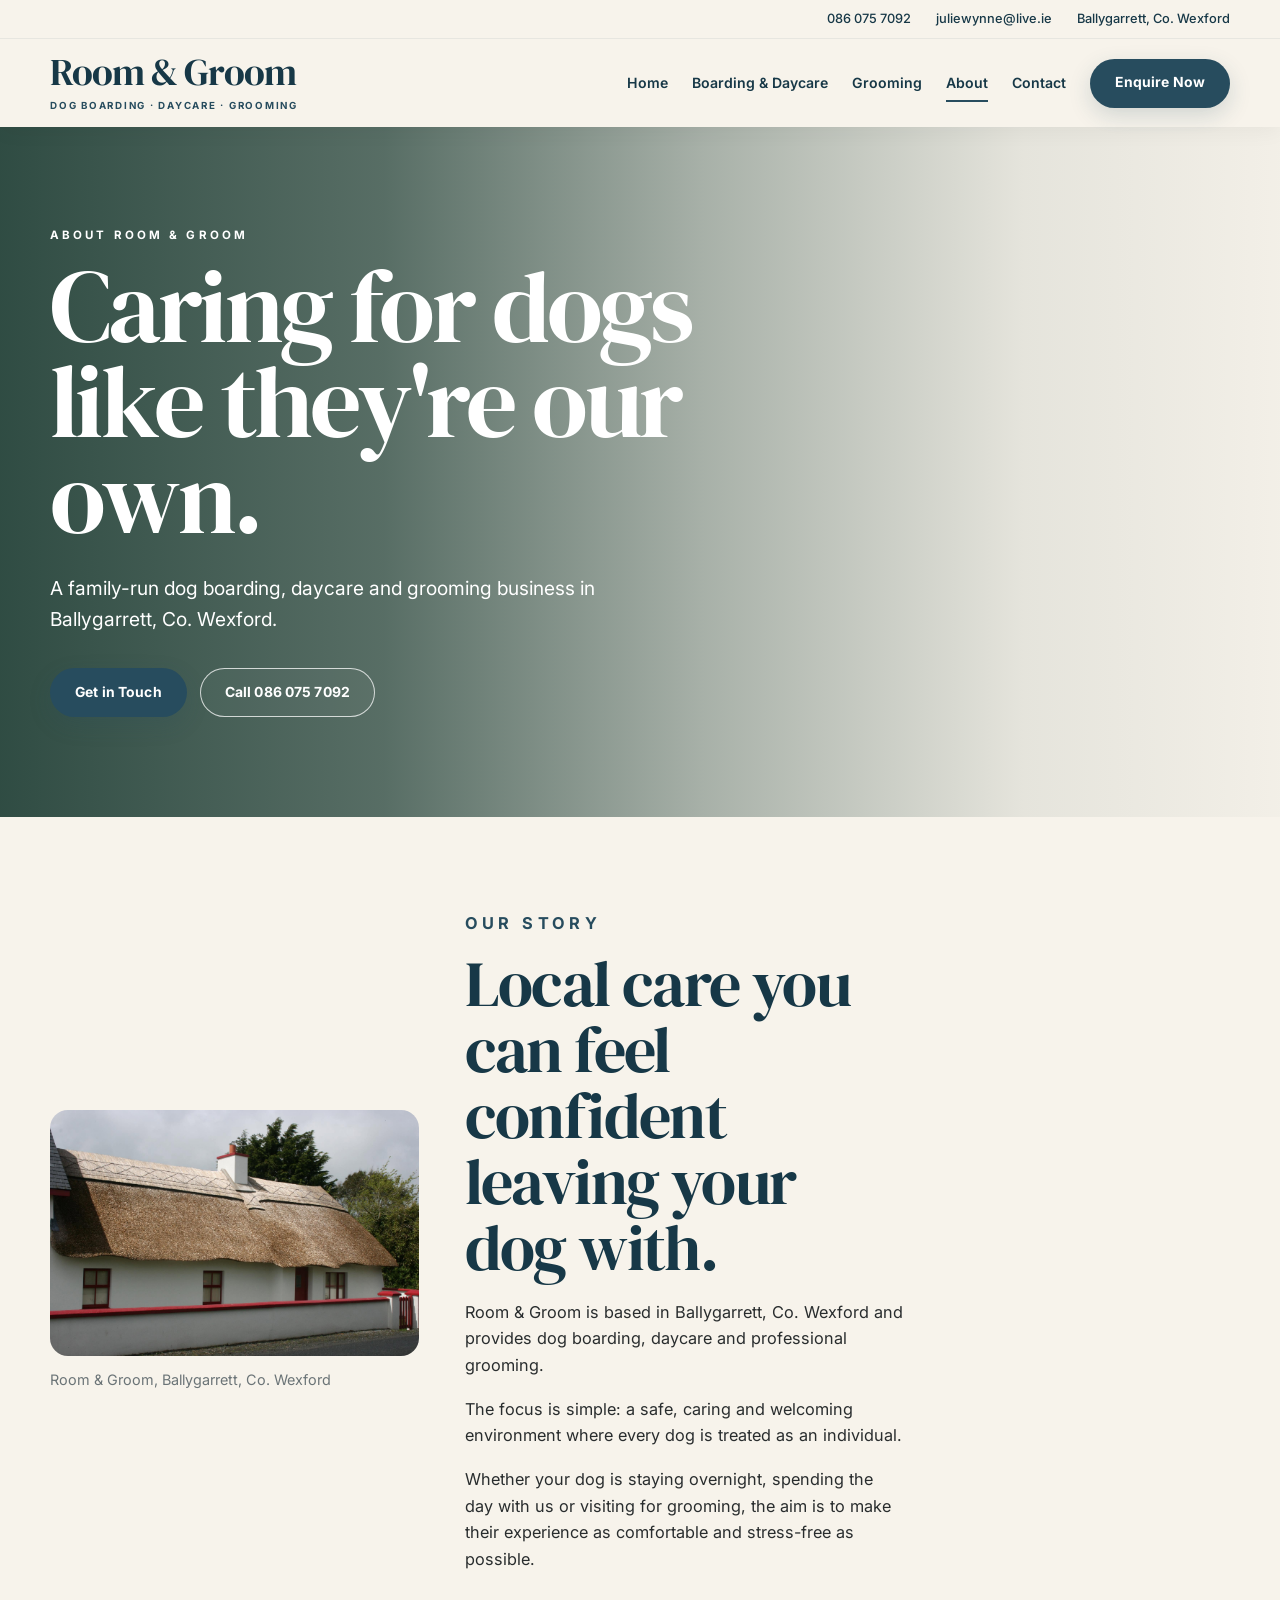
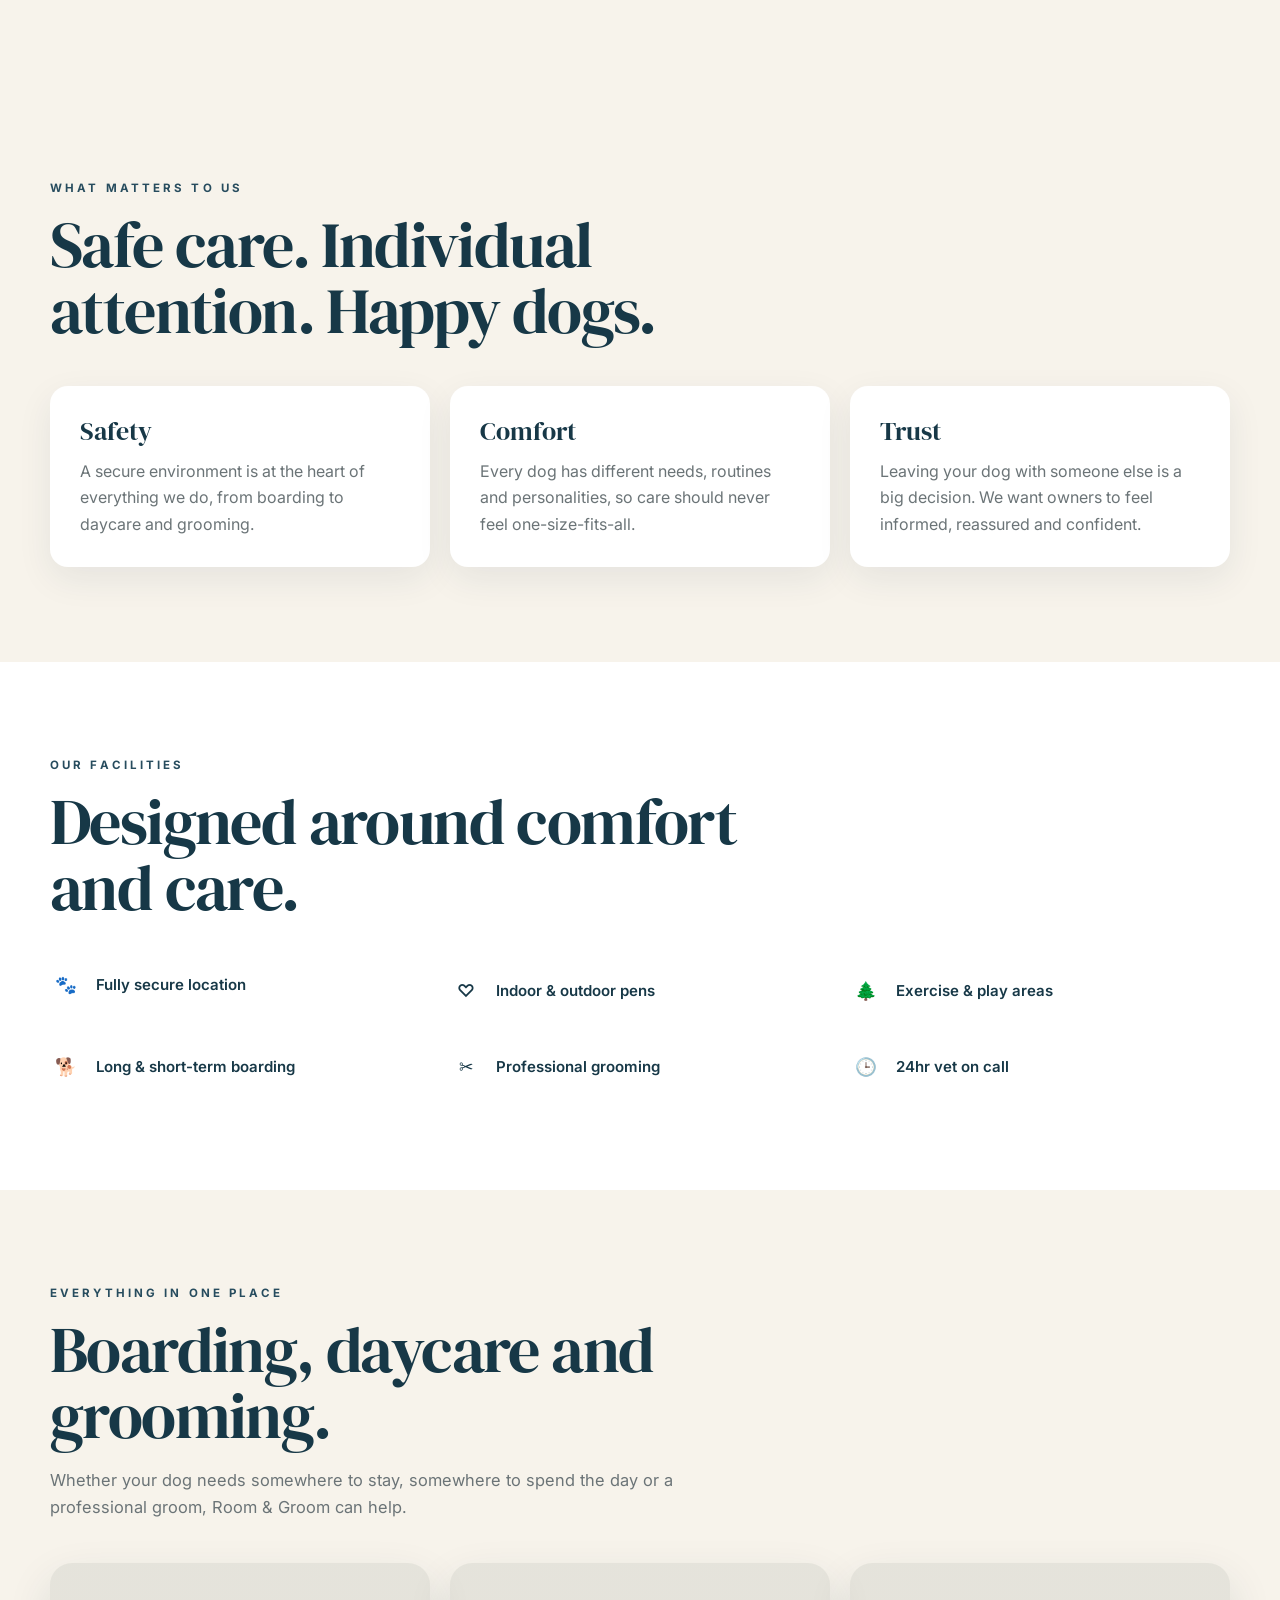
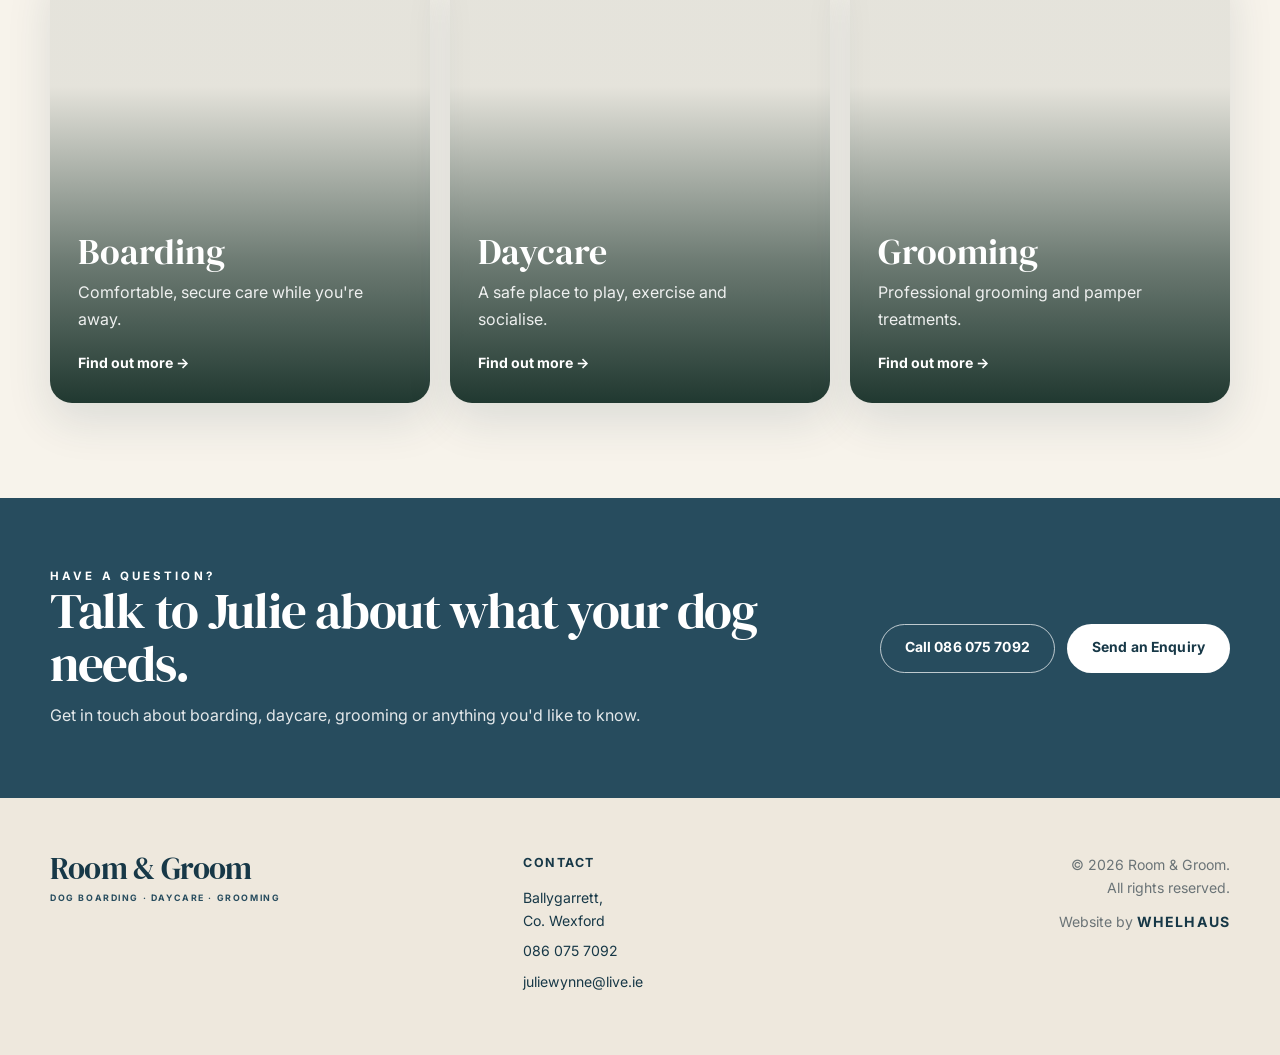
==== commit 3c802832: "Display original Room and Groom cottage photograph on About page" ====
--- a/about.html
+++ b/about.html
@@ -24,6 +24,7 @@
 
   <!-- Main stylesheet -->
   <link rel="stylesheet" href="css/style.css">
+  <link rel="canonical" href="https://alanwhelan1978.github.io/RoomandGroom/about.html">
 </head>
 
 <body>
@@ -83,43 +84,40 @@
       </button>
 
 
-      <nav
-        class="main-nav"
-        id="main-navigation"
-        aria-label="Main navigation"
-      >
-
-        <a href="index.html">
-          Home
-        </a>
-
-        <a href="boarding.html">
-          Boarding &amp; Daycare
-        </a>
-
-        <a href="grooming.html">
-          Grooming
-        </a>
-
-        <a
-          href="about.html"
-          class="active"
-        >
-          About
-        </a>
-
-        <a href="index.html#contact">
-          Contact
-        </a>
-
-        <a
-          href="index.html#contact"
-          class="btn btn-primary nav-cta"
-        >
-          Enquire Now
-        </a>
-
-      </nav>
+     <nav
+  class="main-nav"
+  id="main-navigation"
+  aria-label="Main navigation"
+>
+
+  <a href="index.html">
+    Home
+  </a>
+
+  <a href="boarding.html">
+    Boarding &amp; Daycare
+  </a>
+
+  <a href="grooming.html">
+    Grooming
+  </a>
+
+  <a href="about.html" class="active">
+    About
+  </a>
+
+  <a href="contact.html">
+    Contact
+  </a>
+
+  <a
+    href="contact.html#enquiry"
+    class="btn btn-primary nav-cta"
+  >
+    Enquire Now
+  </a>
+
+</nav>
 
     </div>
 
@@ -206,14 +204,21 @@
 
         <div
           class="about-grid"
-          style="grid-template-columns: 1fr 1.2fr;"
+          
         >
 
-          <div
-            class="about-image"
-            role="img"
-            aria-label="Room and Groom dog care"
-          ></div>
+          <figure style="margin: 0; min-width: 0;">
+            <img
+              src="Room%20and%20Groom.jpg"
+              alt="The original thatched cottage at Room &amp; Groom in Ballygarrett, County Wexford"
+              loading="lazy"
+              decoding="async"
+              style="display: block; width: 100%; height: auto; border-radius: 18px;"
+            >
+            <figcaption style="margin-top: 12px; color: var(--muted); font-size: 0.9rem;">
+              Room &amp; Groom, Ballygarrett, Co. Wexford
+            </figcaption>
+          </figure>
 
 
           <div class="about-copy">
@@ -639,10 +644,17 @@
           All rights reserved.
         </p>
 
-        <p>
-          Website by
-          <strong>WHELHAUS</strong>
-        </p>
+       <p>
+  Website by
+  <a
+    href="https://whelhaus.ie/"
+    target="_blank"
+    rel="noopener noreferrer"
+    class="whelhaus-link"
+  >
+    <strong>WHELHAUS</strong>
+  </a>
+</p>
 
       </div>
 
--- a/css/style.css
+++ b/css/style.css
@@ -1479,3 +1479,279 @@
     min-height: 65px;
   }
 }
+
+/* =========================================================
+   CONTACT PAGE
+   ========================================================= */
+
+.contact-layout {
+  display: grid;
+  grid-template-columns: 0.85fr 1.15fr;
+  gap: 80px;
+  align-items: start;
+}
+
+.contact-details h2 {
+  margin: 0 0 20px;
+
+  font-family:
+    "DM Serif Display",
+    Georgia,
+    serif;
+
+  color: var(--blue-dark);
+
+  font-size: clamp(2.8rem, 5vw, 4.4rem);
+  font-weight: 400;
+  line-height: 1.03;
+  letter-spacing: -0.025em;
+}
+
+.contact-intro {
+  max-width: 520px;
+  margin-bottom: 35px;
+  color: var(--muted);
+  font-size: 1.04rem;
+}
+
+.contact-method {
+  display: flex;
+  gap: 17px;
+  align-items: flex-start;
+
+  padding: 18px 0;
+
+  border-bottom: 1px solid var(--border);
+}
+
+.contact-icon {
+  width: 42px;
+  height: 42px;
+
+  display: flex;
+  align-items: center;
+  justify-content: center;
+
+  flex-shrink: 0;
+
+  border-radius: 50%;
+
+  background: var(--cream);
+
+  color: var(--blue);
+
+  font-size: 1.1rem;
+}
+
+.contact-method strong {
+  display: block;
+
+  margin-bottom: 3px;
+
+  color: var(--blue-dark);
+
+  font-size: 0.83rem;
+  text-transform: uppercase;
+  letter-spacing: 0.08em;
+}
+
+.contact-method a {
+  color: var(--text);
+}
+
+.contact-method a:hover {
+  color: var(--blue);
+}
+
+.contact-note {
+  margin-top: 35px;
+  padding: 24px;
+
+  border-radius: var(--radius-small);
+
+  background: var(--cream);
+}
+
+.contact-note strong {
+  color: var(--blue-dark);
+}
+
+.contact-note p {
+  margin: 8px 0 0;
+  color: var(--muted);
+}
+
+
+/* FORM */
+
+.contact-form-wrap {
+  padding: 42px;
+
+  border-radius: var(--radius);
+
+  background: var(--cream);
+
+  box-shadow: var(--shadow);
+}
+
+.contact-form-wrap h3 {
+  margin: 0 0 30px;
+
+  font-family:
+    "DM Serif Display",
+    Georgia,
+    serif;
+
+  color: var(--blue-dark);
+
+  font-size: 2.3rem;
+  font-weight: 400;
+  line-height: 1.08;
+}
+
+.contact-form {
+  display: flex;
+  flex-direction: column;
+  gap: 20px;
+}
+
+.form-row {
+  display: grid;
+  grid-template-columns: 1fr 1fr;
+  gap: 18px;
+}
+
+.form-group {
+  display: flex;
+  flex-direction: column;
+  gap: 7px;
+}
+
+.form-group label {
+  color: var(--blue-dark);
+
+  font-size: 0.82rem;
+  font-weight: 700;
+}
+
+.form-group input,
+.form-group select,
+.form-group textarea {
+  width: 100%;
+
+  padding: 14px 15px;
+
+  border: 1px solid rgba(39, 76, 94, 0.18);
+
+  border-radius: 10px;
+
+  background: var(--white);
+
+  color: var(--text);
+
+  font-size: 0.95rem;
+
+  outline: none;
+
+  transition:
+    border-color 0.2s ease,
+    box-shadow 0.2s ease;
+}
+
+.form-group input,
+.form-group select {
+  min-height: 50px;
+}
+
+.form-group textarea {
+  min-height: 150px;
+  resize: vertical;
+}
+
+.form-group input:focus,
+.form-group select:focus,
+.form-group textarea:focus {
+  border-color: var(--blue);
+
+  box-shadow:
+    0 0 0 3px rgba(39, 76, 94, 0.09);
+}
+
+.form-group input::placeholder,
+.form-group textarea::placeholder {
+  color: #969b9d;
+}
+
+.form-submit {
+  align-self: flex-start;
+  margin-top: 4px;
+}
+
+.form-small {
+  margin: 0;
+
+  color: var(--muted);
+
+  font-size: 0.76rem;
+}
+
+.info-card {
+  padding: 30px;
+
+  border-radius: 18px;
+
+  background: var(--white);
+
+  box-shadow:
+    0 12px 35px rgba(23, 56, 71, 0.07);
+}
+
+.info-card p {
+  margin-bottom: 0;
+  color: var(--muted);
+}
+
+
+/* CONTACT TABLET */
+
+@media (max-width: 900px) {
+
+  .contact-layout {
+    grid-template-columns: 1fr;
+    gap: 50px;
+  }
+
+}
+
+
+/* CONTACT MOBILE */
+
+@media (max-width: 680px) {
+
+  .contact-form-wrap {
+    padding: 27px 20px;
+  }
+
+  .form-row {
+    grid-template-columns: 1fr;
+  }
+
+  .form-submit {
+    width: 100%;
+  }
+
+}
+
+/* WHELHAUS FOOTER CREDIT */
+
+.whelhaus-link {
+  color: var(--blue-dark);
+  font-weight: 700;
+  letter-spacing: 0.08em;
+  transition: opacity 0.2s ease;
+}
+
+.whelhaus-link:hover {
+  opacity: 0.6;
+  text-decoration: underline;
+}
